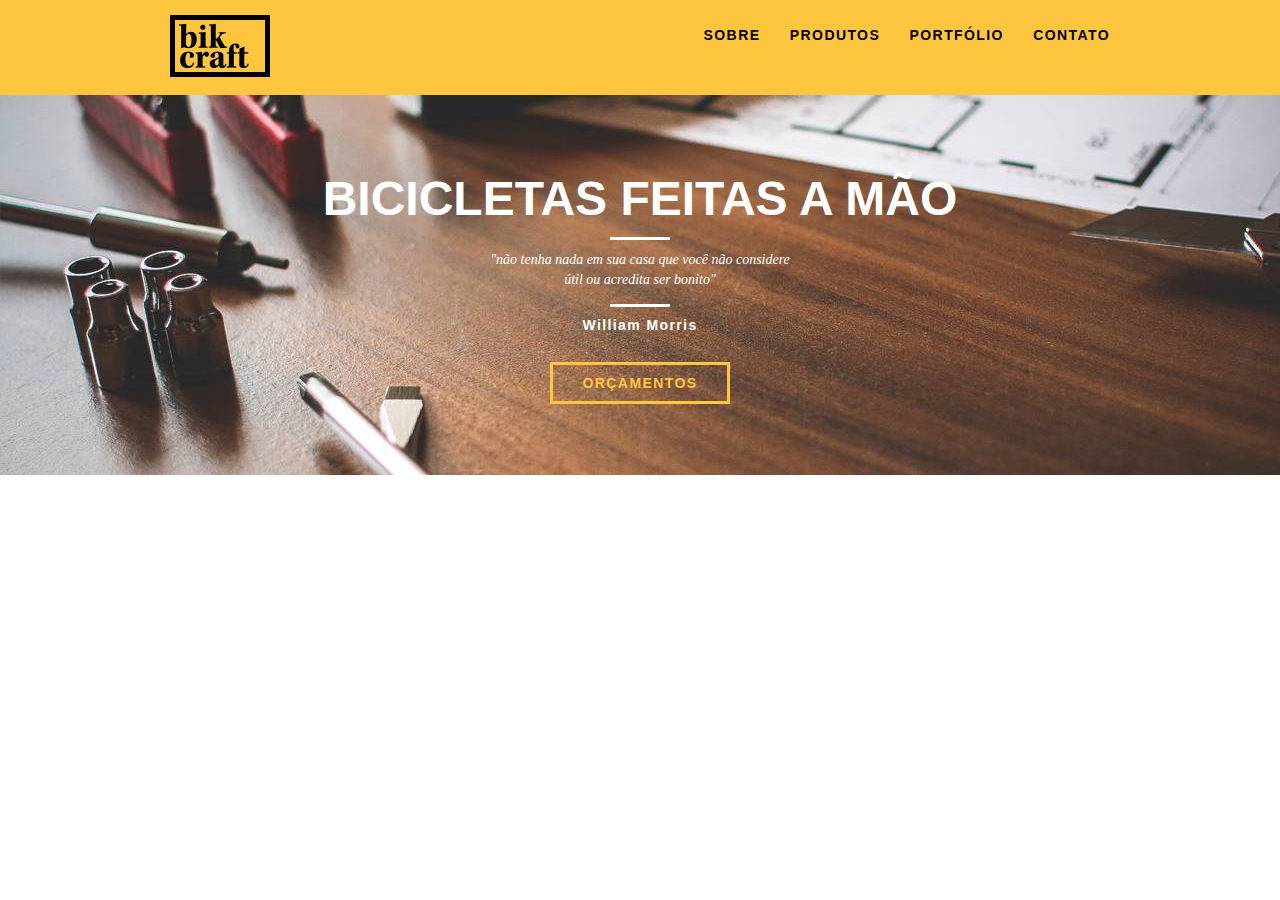
==== web/index.html @ cdb52ea2 "Introdução -  Home" ====
<!DOCTYPE html>
<html lang="pt-br">
<head>
	<meta charset="utf-8">
	<title>Bikcraft</title>
	<link rel="stylesheet" type="text/css" href="css/normalize.css">	<link rel="stylesheet" type="text/css" href="css/reset.css">
	<link rel="stylesheet" type="text/css" href="css/grid.css">
	<link rel="stylesheet" type="text/css" href="css/style.css">
</head>
<body>
	<!-- Início do cabeçalho -->
	<header class="header">
		<div class="container">
			<a class="grid-4" href="index.html">
				<img src="img/bikcraft.png" alt="Bikcraft">
			</a>
			<nav class="grid-12 header_menu">
				<ul>
					<li><a href="sobre.html">Sobre</a></li>
					<li><a href="produtos.html">Produtos</a></li>
					<li><a href="portfolio.html">Portfólio</a></li>
					<li><a href="contato.html">Contato</a></li>
				</ul>
			</nav>
		</div>
	</header>
	<!-- Fim do cabeçalho -->
	<!-- Inicio da introdução -->
	<section class="introducao">
		<div class="container">
			<h1>Bicicletas  Feitas a Mão</h1>
			<blockquote class="quote-externo">
				<p>"não tenha nada em sua casa que você não considere útil ou acredita ser bonito"</p>
				<cite>William Morris</cite>
			</blockquote>
			<a href="produtos.html" class="btn">Orçamentos</a>
		</div>
		
	</section>
	
</body>
</html>
---- web/css/grid.css ----
*, *:before, *:after {
  -webkit-box-sizing: border-box; 
  -moz-box-sizing: border-box; 
  box-sizing: border-box;
}

.container {
	width: 960px;
	margin: 0 auto;
	padding: 0px;
	position: relative;
}

.container:after, .container:before {
	content: " ";
	display: table;
}

.container:after {
	clear: both;
}

.grid-1, .grid-2, .grid-3, .grid-4, .grid-5, .grid-6, .grid-7, .grid-8, .grid-9, .grid-10, .grid-11, .grid-12, .grid-13, .grid-14, .grid-15, .grid-16, .grid-1-3 {
	float: left;
	margin-left: 10px;
	margin-right: 10px;
}

.grid-1 	{width: 40px;}
.grid-2 	{width: 100px;}
.grid-3 	{width: 160px;}
.grid-4 	{width: 220px;}
.grid-5 	{width: 280px;}
.grid-6 	{width: 340px;}
.grid-7 	{width: 400px;}
.grid-8 	{width: 460px;}
.grid-9 	{width: 520px;}
.grid-10 	{width: 580px;}
.grid-11 	{width: 640px;}
.grid-12 	{width: 700px;}
.grid-13 	{width: 760px;}
.grid-14 	{width: 820px;}
.grid-15 	{width: 880px;}
.grid-16 	{width: 940px;}
.grid-1-3	{width: 300px;}

@media only screen and (min-width: 768px) and (max-width: 959px) {

.container {
	width: 768px;
}

.grid-1		{width: 28px;}
.grid-2		{width: 76px;}
.grid-3		{width: 124px;}
.grid-4		{width: 172px;}
.grid-5		{width: 220px;}
.grid-6		{width: 268px;}
.grid-7		{width: 316px;}
.grid-8		{width: 364px;}
.grid-9		{width: 412px;}
.grid-10	{width: 460px;}
.grid-11	{width: 508px;}
.grid-12	{width: 556px;}
.grid-13	{width: 604px;}
.grid-14	{width: 652px;}
.grid-15	{width: 700px;}
.grid-16	{width: 748px;}
.grid-1-3	{width: 236px;}

}

@media only screen and (max-width: 767px) {
.container {
	width: 300px;
}

.grid-1, .grid-2, .grid-3, .grid-4, .grid-5, .grid-6, .grid-7, .grid-8, .grid-9, .grid-10, .grid-11, .grid-12, .grid-13, .grid-14, .grid-15, .grid-16, .grid-1-3 {
	width: 300px;
	margin: 0 0 20px 0;
	float: none;
}

}
---- web/css/style.css ----
/************ Estilos Gerais ************/
body {
	font-family: Arial, Helvetica, sans-serif;
}

p {
	font-family: Georgia, "Times New Roman", serif;
	font-size: 14px;
	line-height: 20px;
}

.btn {
	border: 3px solid #fec63e;
	padding: 10px 30px;
	color: #fec63e;
	font-size: 14px;
	line-height: 20px;
	text-transform: uppercase;
	letter-spacing: .1em;
	font-weight: bold;

}

.btn:hover {
	border-color: #fff;
	color: #fff;
}

/************ Header ************/
.header {
	position: fixed;
	top: 0;
	width: 100%;
	background: #fec63e; /* Amarelo */
	padding: 15px 0;
}

.header_menu {
	text-align: right;
}
.header_menu ul li {
	display: inline-block;
	margin-left: 25px;
	margin-top: 10px;
}

.header_menu ul li a {
	color: #000;
	font-weight: bold;
	text-transform: uppercase;
	letter-spacing: .1em;
	font-size: 14px;
	line-height: 20px;
	padding: 15px 0;
}

.header_menu ul li a:hover {
	color: #fff;
}


/************ Introdução ************/ 

.introducao {
	width: 100%;
	height: 380px;
	background: url("../img/bg.jpg");
	background-size: cover;
	margin-top: 95px;
	text-align: center;
	padding-top: 80px;
}

.introducao h1 {
	font-size: 48px;
	color: #fff;
	font-weight: bold;
	text-transform: uppercase;
}

.quote-externo {
	max-width: 320px;
	margin: 0 auto;
	margin-bottom: 40px;
	color: #fff;
}

.quote-externo p {
	font-style: italic;
}

.quote-externo p:before, .quote-externo p:after {
	content: "";
	display: block;
	width: 60px;
	height: 3px;
	background: #fff;
	margin: 14px auto 10px auto;
}

.quote-externo cite {
	font-style: normal;
	font-weight: bold;
	font-size: 14px;
	letter-spacing: .1em;
}
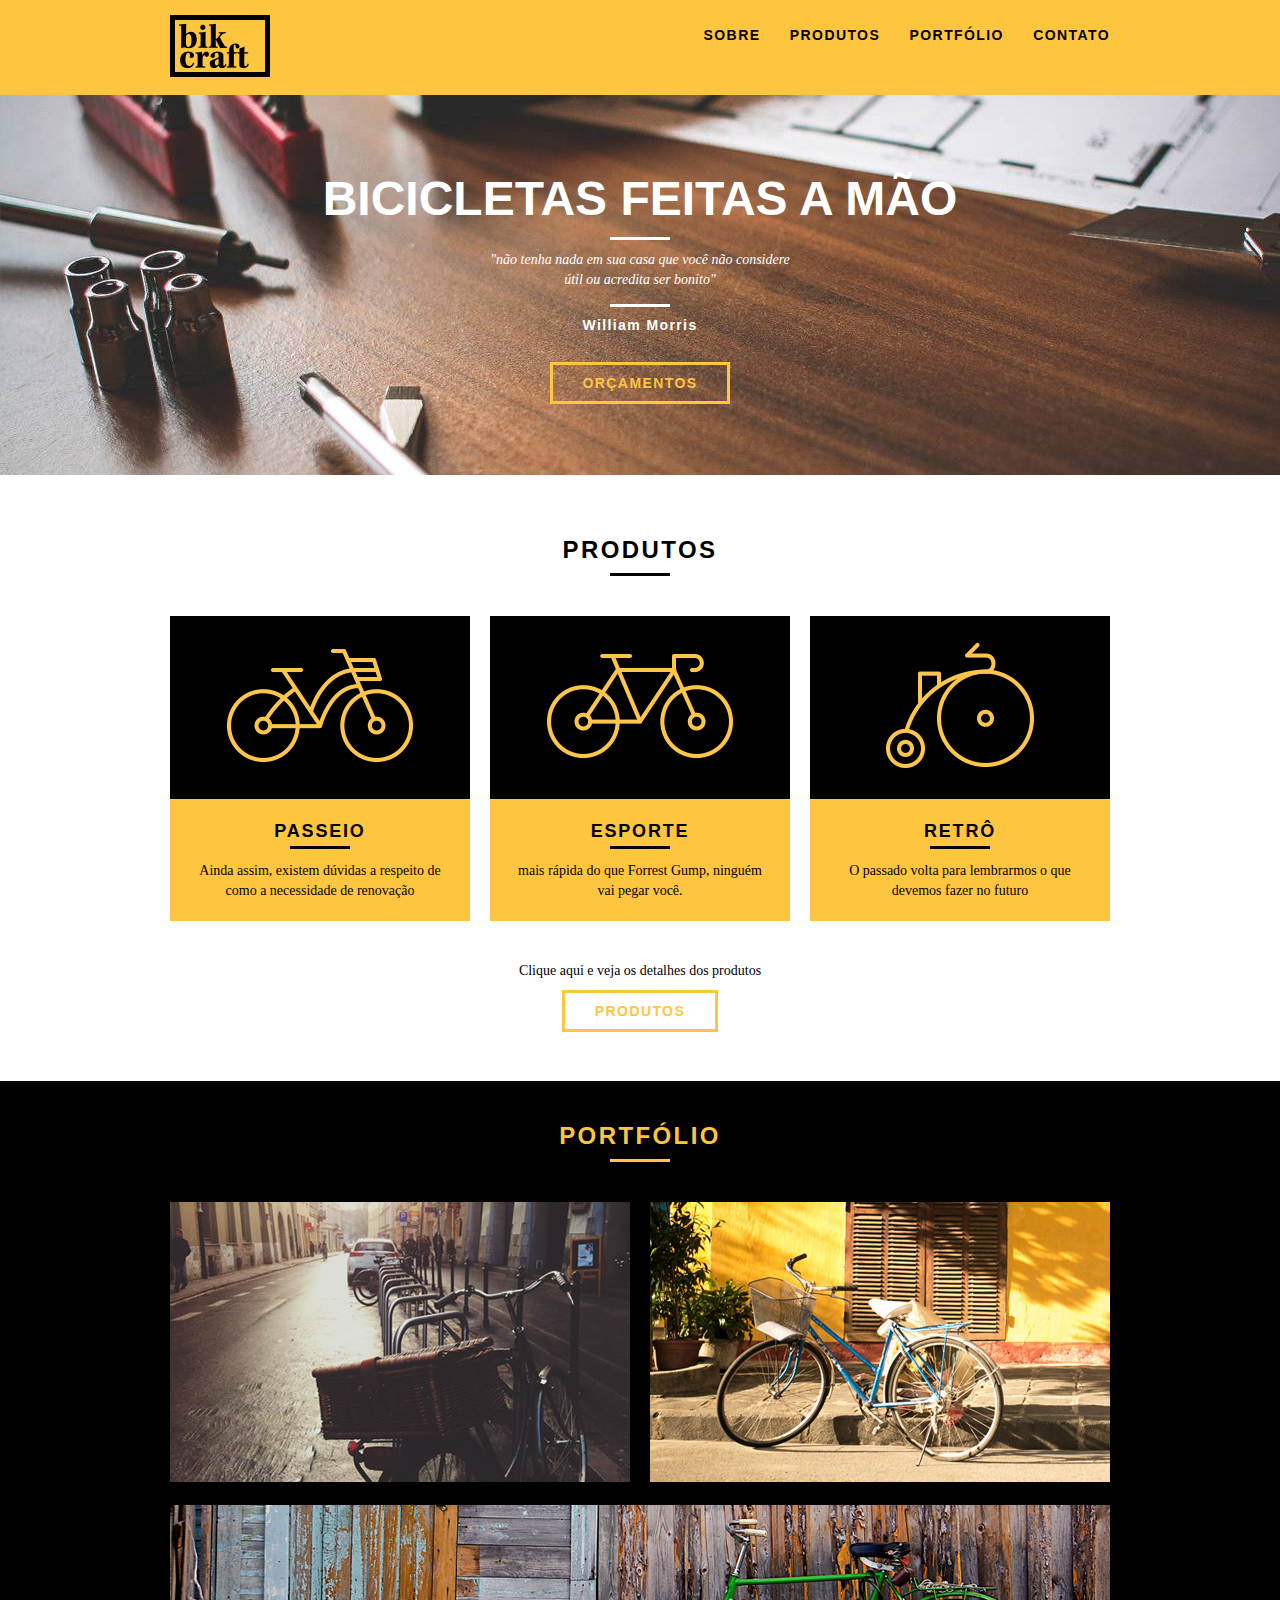
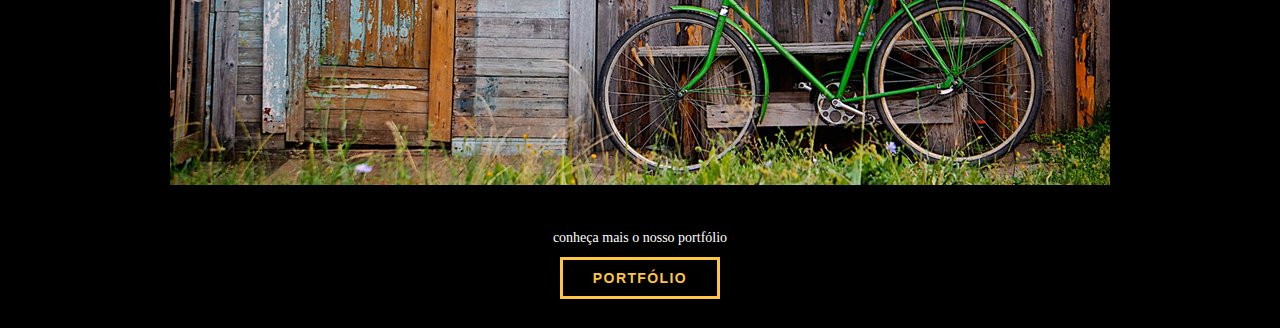
==== commit a7f075c1: "Home - Portfolio + paginas para a navergação" ====
--- a/web/index.html
+++ b/web/index.html
@@ -34,9 +34,60 @@
 				<cite>William Morris</cite>
 			</blockquote>
 			<a href="produtos.html" class="btn">Orçamentos</a>
+		</div>		
+	</section>
+	<!-- Fim da introdução -->
+	<!-- Inicio da Seção de produtos -->
+	<section class="produtos container">
+		<h2 class="subtitulo">Produtos</h2>
+		<ul class="produtos_lista">
+			
+			<li class="grid-1-3">
+				<div class="produtos_icone">
+					<img src="img/produtos/passeio.png" alt="Bikcraft passeio">
+				</div>
+				<h3>Passeio</h3>
+				<p>Ainda assim, existem dúvidas a respeito de como a necessidade de renovação</p>
+			</li>
+
+			<li class="grid-1-3">
+				<div class="produtos_icone">
+					<img src="img/produtos/esporte.png" alt="Bikcraft esporte">
+				</div>
+				<h3>esporte</h3>
+				<p>mais rápida do que Forrest Gump, ninguém vai pegar você.</p>
+			</li>
+
+			<li class="grid-1-3">
+				<div class="produtos_icone">
+					<img src="img/produtos/retro.png" alt="Bikcraft retro">
+				</div>
+				<h3>retrô</h3>
+				<p>O passado volta para lembrarmos o que devemos fazer no futuro</p>
+			</li>
+		</ul>
+
+		<div class="call-to-action">
+			<p>Clique aqui e veja os detalhes dos produtos</p>
+			<a href="produtos.html" class="btn btn-preto">Produtos</a>			
 		</div>
-		
 	</section>
-	
+	<!-- Fim da Seção de produtos -->
+	<!-- Inicio da seção de portfólio -->
+
+	<section class="portfolio">
+		<div class="container">
+			<h2 class="subtitulo"> Portfólio</h2>
+			<ul class="portfolio_lista">
+				<li class="grid-8"><img src="img/portfolio/retro.jpg" alt="Bicicleta retro"></li>
+				<li class="grid-8"><img src="img/portfolio/passeio.jpg" alt="Bicicleta passeio"></li>
+				<li class="grid-16"><img src="img/portfolio/esporte.jpg" alt="Bicicleta esporte"></li>
+			</ul>
+			<div class="call-to-action">
+				<p>conheça mais o nosso portfólio</p>
+				<a href="portfolio.html" class="btn">Portfólio</a>
+			</div>
+		</div>
+	</section> 
 </body>
 </html>--- a/web/css/style.css
+++ b/web/css/style.css
@@ -24,6 +24,31 @@
 .btn:hover {
 	border-color: #fff;
 	color: #fff;
+}
+
+.btn-preto:hover {
+	color: #000;
+	border-color: #000;
+}
+
+.subtitulo {
+	font-weight: bold;
+	font-size: 24px;
+	line-height: 30px;
+	letter-spacing: .1em;
+	color: #000;
+	text-transform: uppercase;
+	text-align: center;
+	margin-bottom: 40px;
+}
+
+.subtitulo:after {
+	content: "";
+	display: block;
+	width: 60px;
+	height: 3px;
+	background: #000;
+	margin: 8px auto 10px auto;
 }
 
 /************ Header ************/
@@ -33,6 +58,7 @@
 	width: 100%;
 	background: #fec63e; /* Amarelo */
 	padding: 15px 0;
+	z-index: 10;
 }
 
 .header_menu {
@@ -105,3 +131,75 @@
 	letter-spacing: .1em;
 }
 
+/************ Produtos ************/
+
+.produtos {
+	padding: 60px 0;
+}
+
+.produtos_lista li {
+	background: #fec63e;
+	text-align: center;
+}
+
+.produtos_lista li h3 {
+	font-weight: bold;
+	font-size: 18px;
+	text-transform: uppercase;
+	line-height: 25px;
+	letter-spacing: .1em;
+	margin-top: 20px;
+}
+
+.produtos_lista li h3:after {
+	content: "";
+	display: block;
+	width: 60px;
+	height: 3px;
+	background: #000;
+	margin: 2px auto;
+}
+
+.produtos_lista li p {
+	padding: 10px 20px 20px 20px;
+}
+
+.produtos_icone {
+	background: #000;
+	padding: 20px;
+}
+
+.call-to-action {
+	padding-top: 40px;
+	text-align: center;
+	clear: both;
+
+}
+
+.call-to-action p {
+	margin-bottom: 20px;
+}
+
+/************ Portfólio ************/
+
+.portfolio {
+	width: 100%;
+	background: #000;
+	padding: 40px 0;
+}
+
+.portfolio .subtitulo {
+	color: #fec63e;
+}
+.portfolio .subtitulo:after {
+	background: #fec63e;
+}
+
+.portfolio_lista li:last-child {
+	margin-top: 20px;
+
+}
+
+.portfolio .call-to-action p {
+	color: #fff;
+}
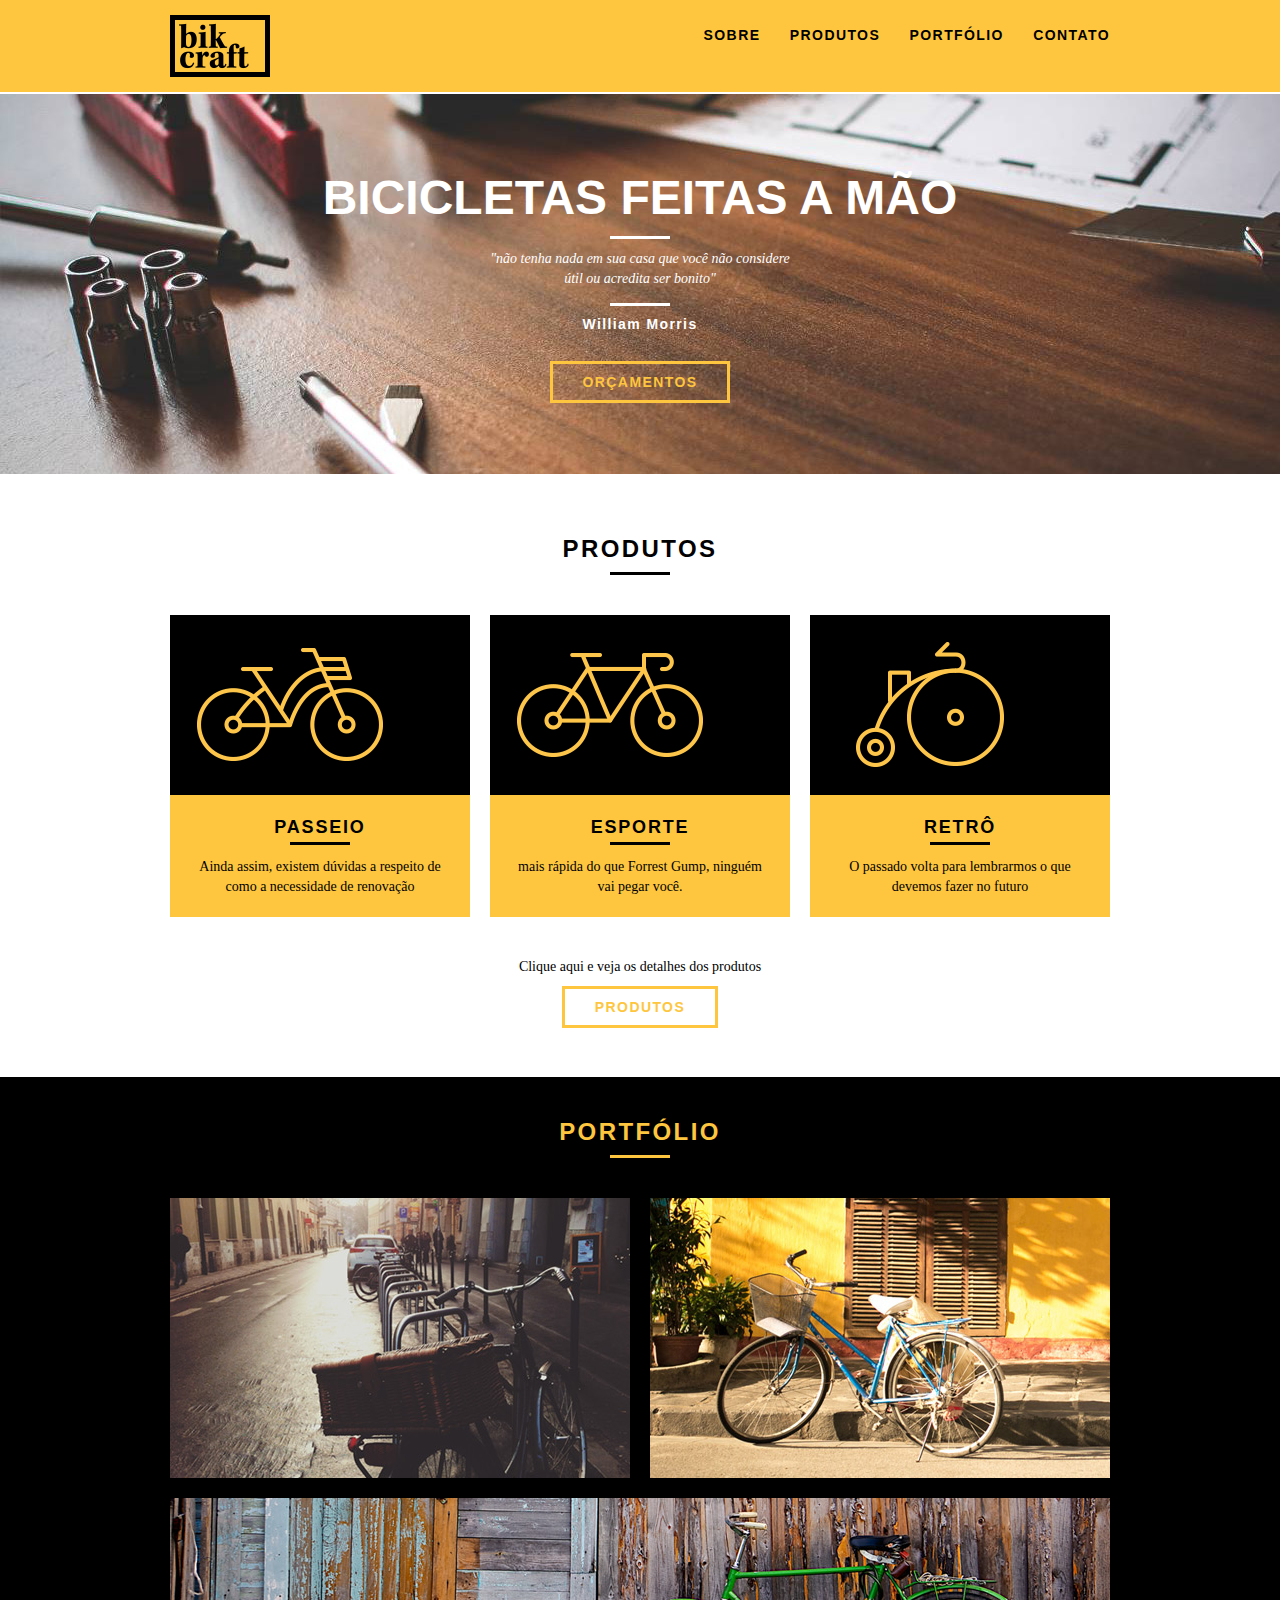
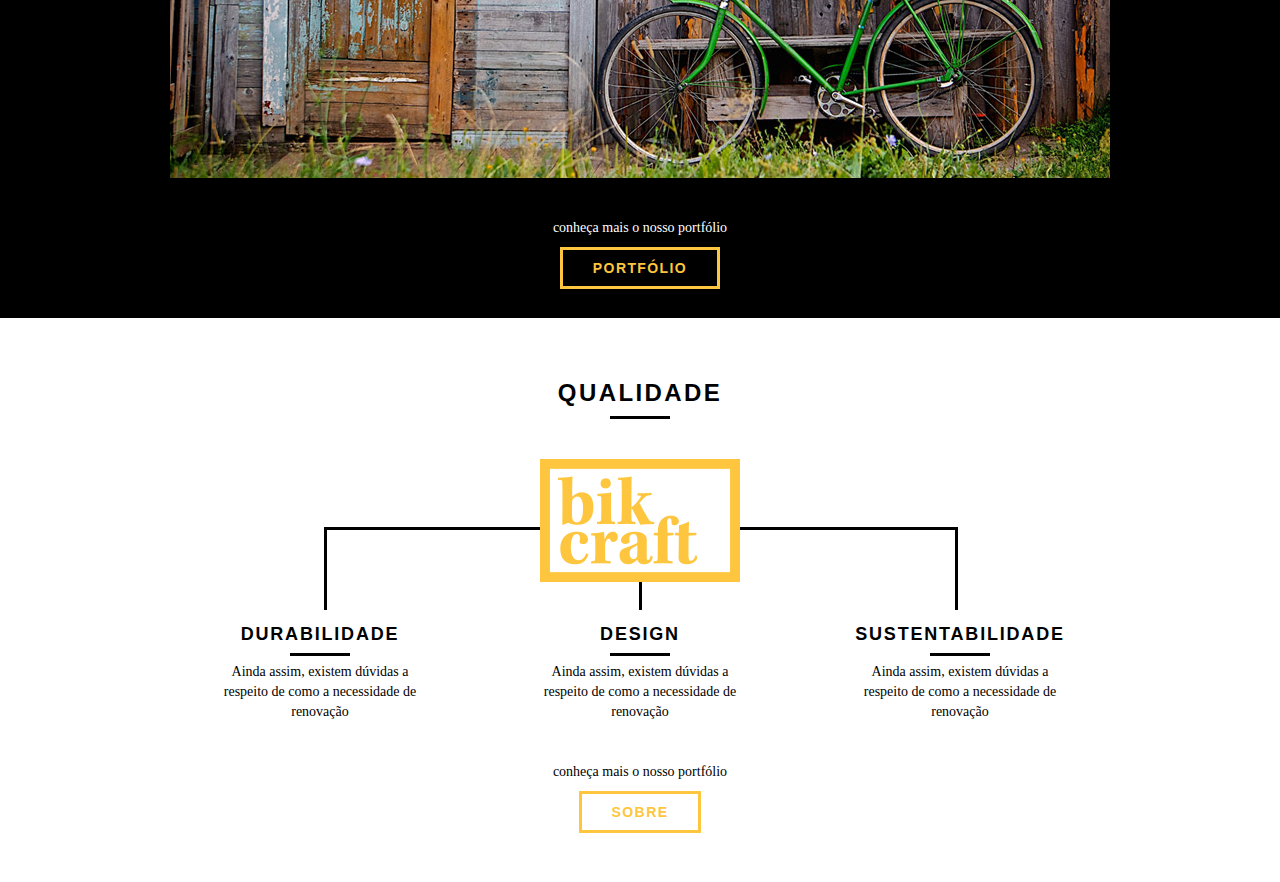
==== commit cc8c254b: "Home - Qualidade" ====
--- a/web/index.html
+++ b/web/index.html
@@ -89,5 +89,32 @@
 			</div>
 		</div>
 	</section> 
+	<!-- Fim da seção de portfólio -->
+	<!-- Inicio da seção de qualidade -->
+	<section class="qualidade container">
+		<h2 class="subtitulo">Qualidade</h2>
+		<img src="img/bikcraft-qualidade.png" alt="bikcraft">
+		<ul class="qualidade_lista">
+			<li class="grid-1-3">
+				<h3>Durabilidade</h3>
+				<p>Ainda assim, existem dúvidas a respeito de como a necessidade de renovação</p>
+			</li>
+			<li class="grid-1-3">
+				<h3>Design</h3>
+				<p>Ainda assim, existem dúvidas a respeito de como a necessidade de renovação</p>
+			</li>
+			<li class="grid-1-3">
+				<h3>Sustentabilidade</h3>
+				<p>Ainda assim, existem dúvidas a respeito de como a necessidade de renovação</p>
+			</li>
+		</ul>
+		<div class="call-to-action">
+				<p>conheça mais o nosso portfólio</p>
+				<a href="sobre.html" class="btn btn-preto">Sobre</a>
+		</div>
+		
+	</section>
+
+
 </body>
 </html>--- a/web/css/style.css
+++ b/web/css/style.css
@@ -7,6 +7,10 @@
 	font-family: Georgia, "Times New Roman", serif;
 	font-size: 14px;
 	line-height: 20px;
+}
+
+img{
+	display: block;
 }
 
 .btn {
@@ -92,7 +96,7 @@
 	height: 380px;
 	background: url("../img/bg.jpg");
 	background-size: cover;
-	margin-top: 95px;
+	margin-top: 94px;
 	text-align: center;
 	padding-top: 80px;
 }
@@ -203,3 +207,52 @@
 .portfolio .call-to-action p {
 	color: #fff;
 }
+
+/************ Qualidade ************/
+
+.qualidade {
+	padding: 60px 0;
+}
+
+.qualidade:after{
+	content: "";
+	width: 634px;
+	height: 83px;
+	display: block;
+	background: url("../img/linhas.png") no-repeat center;
+	position: absolute;
+	top: 209px;
+	right: 162px;
+	z-index: -1;
+}
+
+.qualidade img {
+	margin: 0 auto;
+}
+
+.qualidade_lista {
+	padding-top: 20px;
+}
+
+.qualidade_lista li {
+	text-align: center;
+	padding: 0  40px;
+}
+
+.qualidade_lista li h3 {
+	font-weight: bold;
+	font-size: 18px;
+	text-transform: uppercase;
+	line-height: 25px;
+	letter-spacing: .1em;
+	margin-top: 20px;
+}
+
+.qualidade_lista li h3:after {
+	content: "";
+	display: block;
+	width: 60px;
+	height: 3px;
+	background: #000;
+	margin: 6px auto;
+}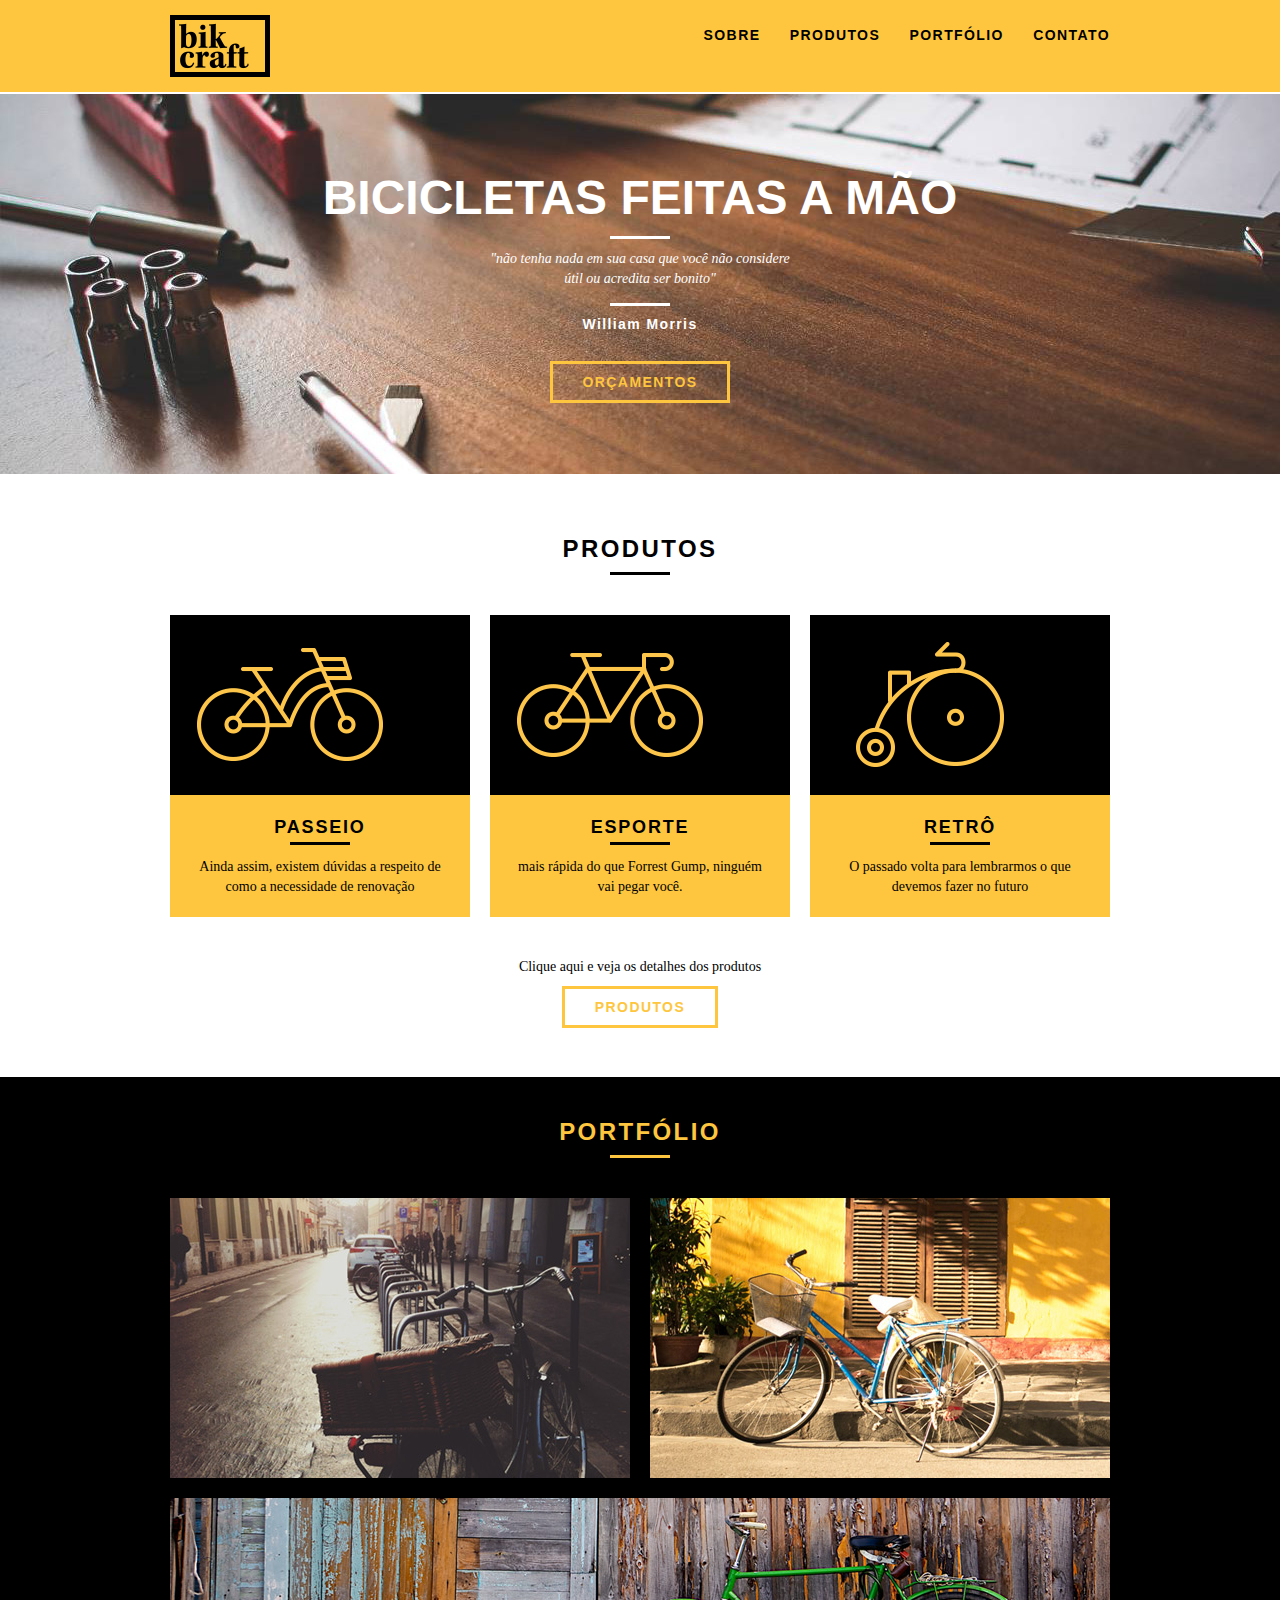
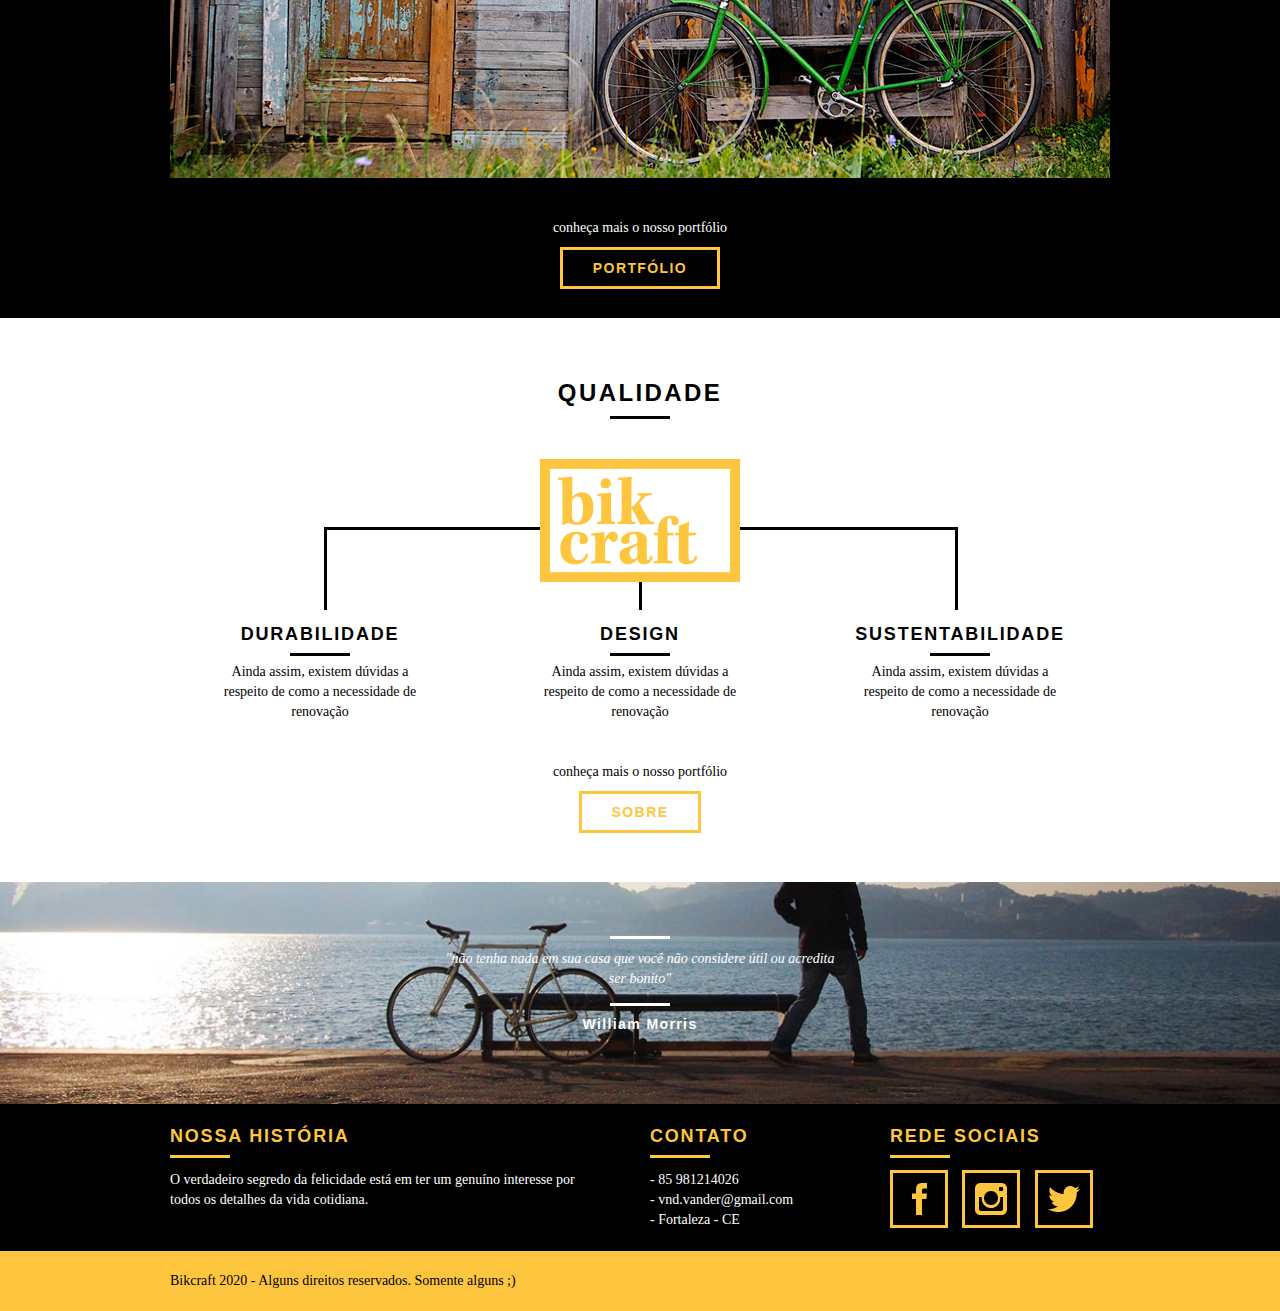
==== commit 8949dcb0: "Footer" ====
--- a/web/index.html
+++ b/web/index.html
@@ -111,9 +111,53 @@
 		<div class="call-to-action">
 				<p>conheça mais o nosso portfólio</p>
 				<a href="sobre.html" class="btn btn-preto">Sobre</a>
+		</div>	
+	</section>
+	<!-- Fim da seção de qualidade -->
+	<!-- Inicio da quebra -->
+	<section class="quebra">
+		<blockquote class="quote-externo container">
+			<p>"não tenha nada em sua casa que você não considere 	útil ou acredita ser bonito"</p>
+			<cite>William Morris</cite>
+		</blockquote>
+	</section>
+	<!-- Fim da quebra -->
+	<!-- Inicio do Footer -->
+	<footer>
+		<div class="footer">
+			<div class="container">
+			<!-- Footer preto informações -->
+				<div class="grid-8 footer_historia">
+					<h3>Nossa história</h3>
+					<p>O verdadeiro segredo da felicidade está em ter um genuíno interesse por todos os detalhes da vida cotidiana.</p>
+				</div>
+
+				<div class="grid-4 footer_contato">
+					<h3>Contato</h3>
+					<ul>
+						<li>- 85 981214026</li>
+						<li>- vnd.vander@gmail.com</li>
+						<li>- Fortaleza - CE</li>
+					</ul>
+				</div>
+				<div class="grid-4 footer_sociais">
+					<h3>Rede sociais</h3>
+					<ul>
+						<li><a href="https://www.facebook.com/vander.wander" target="_blank"><img src="img/redes-sociais/facebook.png"></a></li>
+						<li><a href="https://www.instagram.com/vander_1/" target="_blank"><img src="img/redes-sociais/instagram.png"></a></li>
+						<li><a href="https://twitter.com/vvander_" target="_blank"><img src="img/redes-sociais/twitter.png"></a></li>
+					</ul>
+				</div>
+			<!-- fim das informações do footer preto -->
+			</div>
 		</div>
-		
-	</section>
+
+		<div class="copy">
+			<div class="container">
+				<p class="grid-16">Bikcraft 2020 - Alguns direitos reservados. Somente alguns ;)</p>	
+			</div>	
+		</div>
+	</footer>
 
 
 </body>
--- a/web/css/style.css
+++ b/web/css/style.css
@@ -255,4 +255,78 @@
 	height: 3px;
 	background: #000;
 	margin: 6px auto;
+}
+
+/************ Quebra ************/
+
+.quebra {
+	width: 100%;
+	height: 222px;
+	background: url("../img/bg-footer.jpg") no-repeat center;
+	background-size: cover;
+	text-align: center;
+	padding-top: 40px;
+}
+
+.quebra .quote-externo {
+	max-width: 400px;
+}
+
+/************ Footer ************/
+
+.footer {
+	width: 100%;
+	background: #000;
+	color: #fff;
+	padding: 20px 0;
+}
+
+.footer h3{
+	font-size: 18px;
+	line-height: 25px;
+	color: #fec63e;
+	text-transform: uppercase;
+	font-weight: bold;
+	letter-spacing: .1em;
+}
+
+.footer h3:after {
+	content: "";
+	display: block;
+	width: 60px;
+	height: 3px;
+	background: #fec63e ;
+	margin: 6px 0 12px 0;
+}
+
+.footer_historia {
+	padding-right: 40px;
+}
+
+.footer_contato ul li {
+	font-size: 14px;
+	line-height: 20px;
+	font-family:  Georgia, "Times New Roman", serif;
+}
+
+.footer_sociais ul li {
+	display: inline-block;
+	margin-right: 10px;
+}
+
+.footer_sociais ul li a {
+	border: 3px solid #fec63e;
+	display: block;
+	padding: 10px;
+
+}
+
+.footer_sociais ul li a:hover {
+	border-color: #fff;
+}
+
+.copy {
+	width: 100%;
+	background: #fec63e;
+	padding: 20px 0;
 }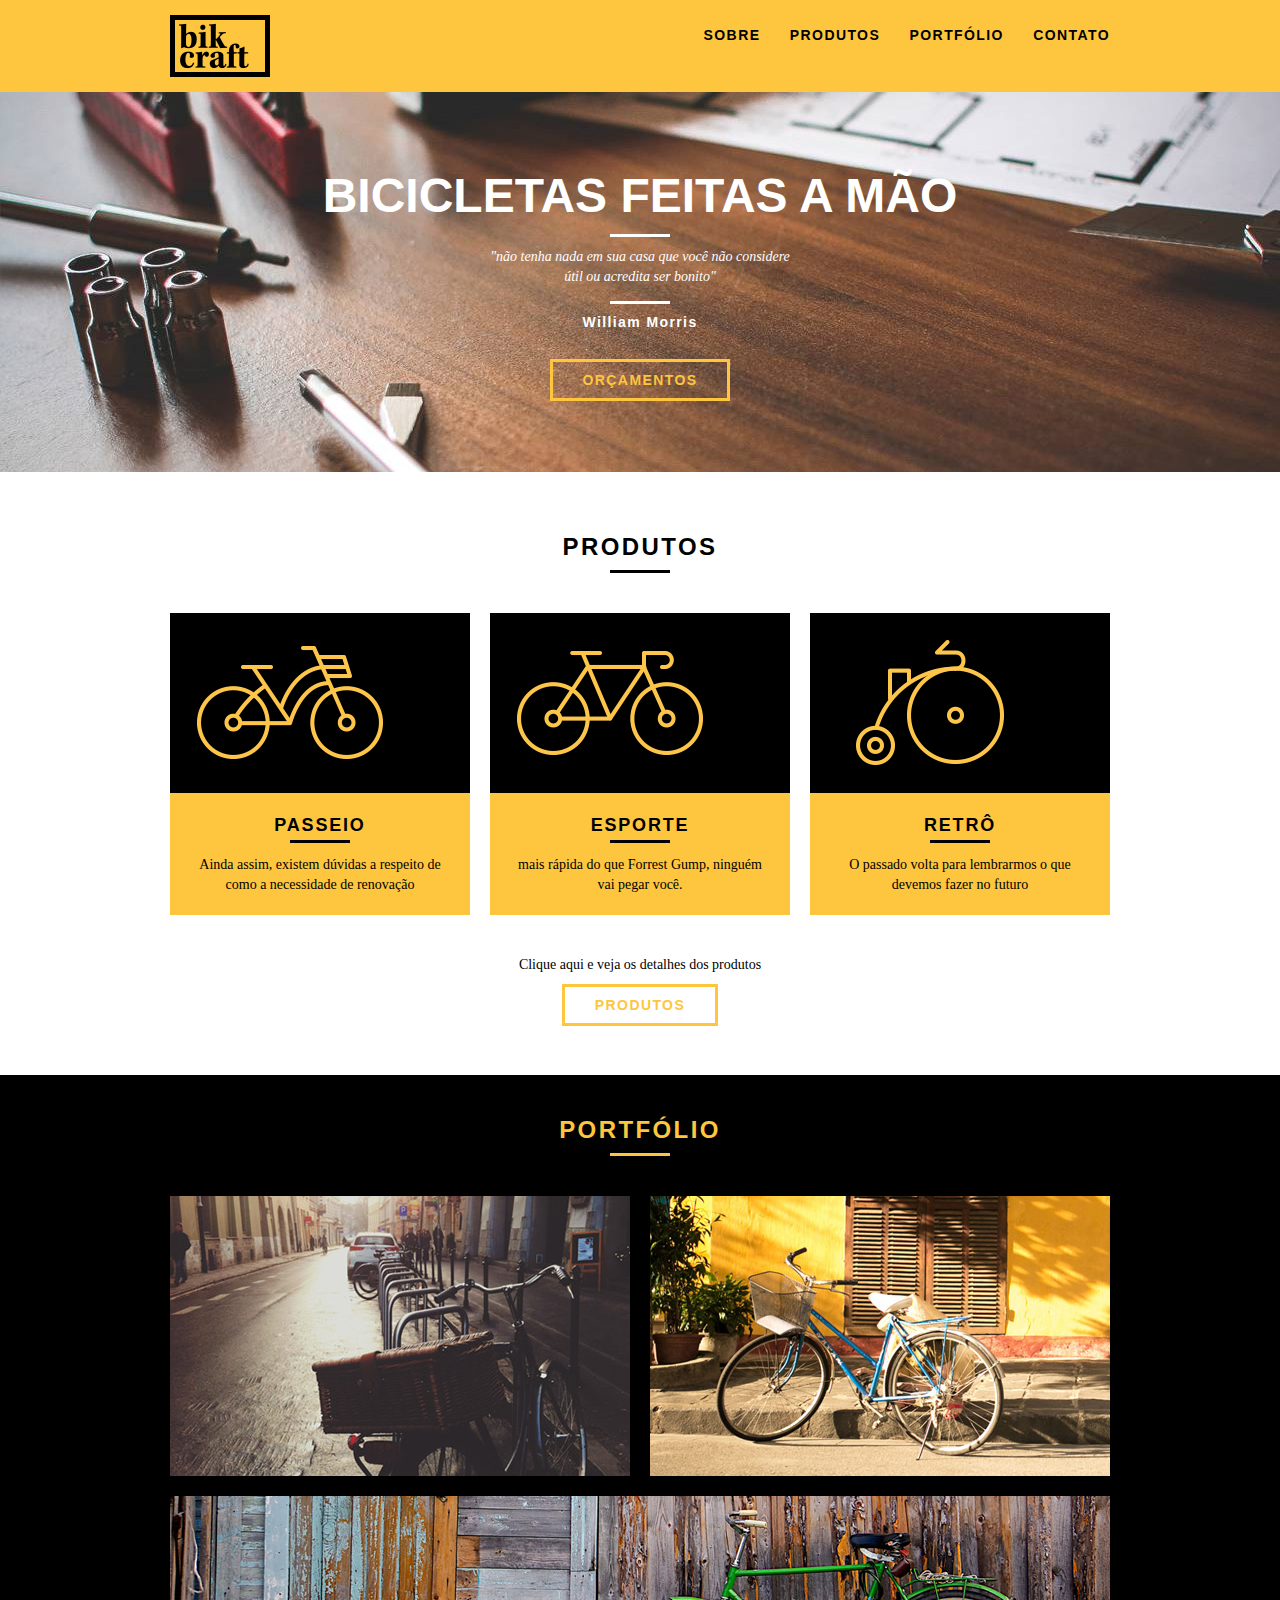
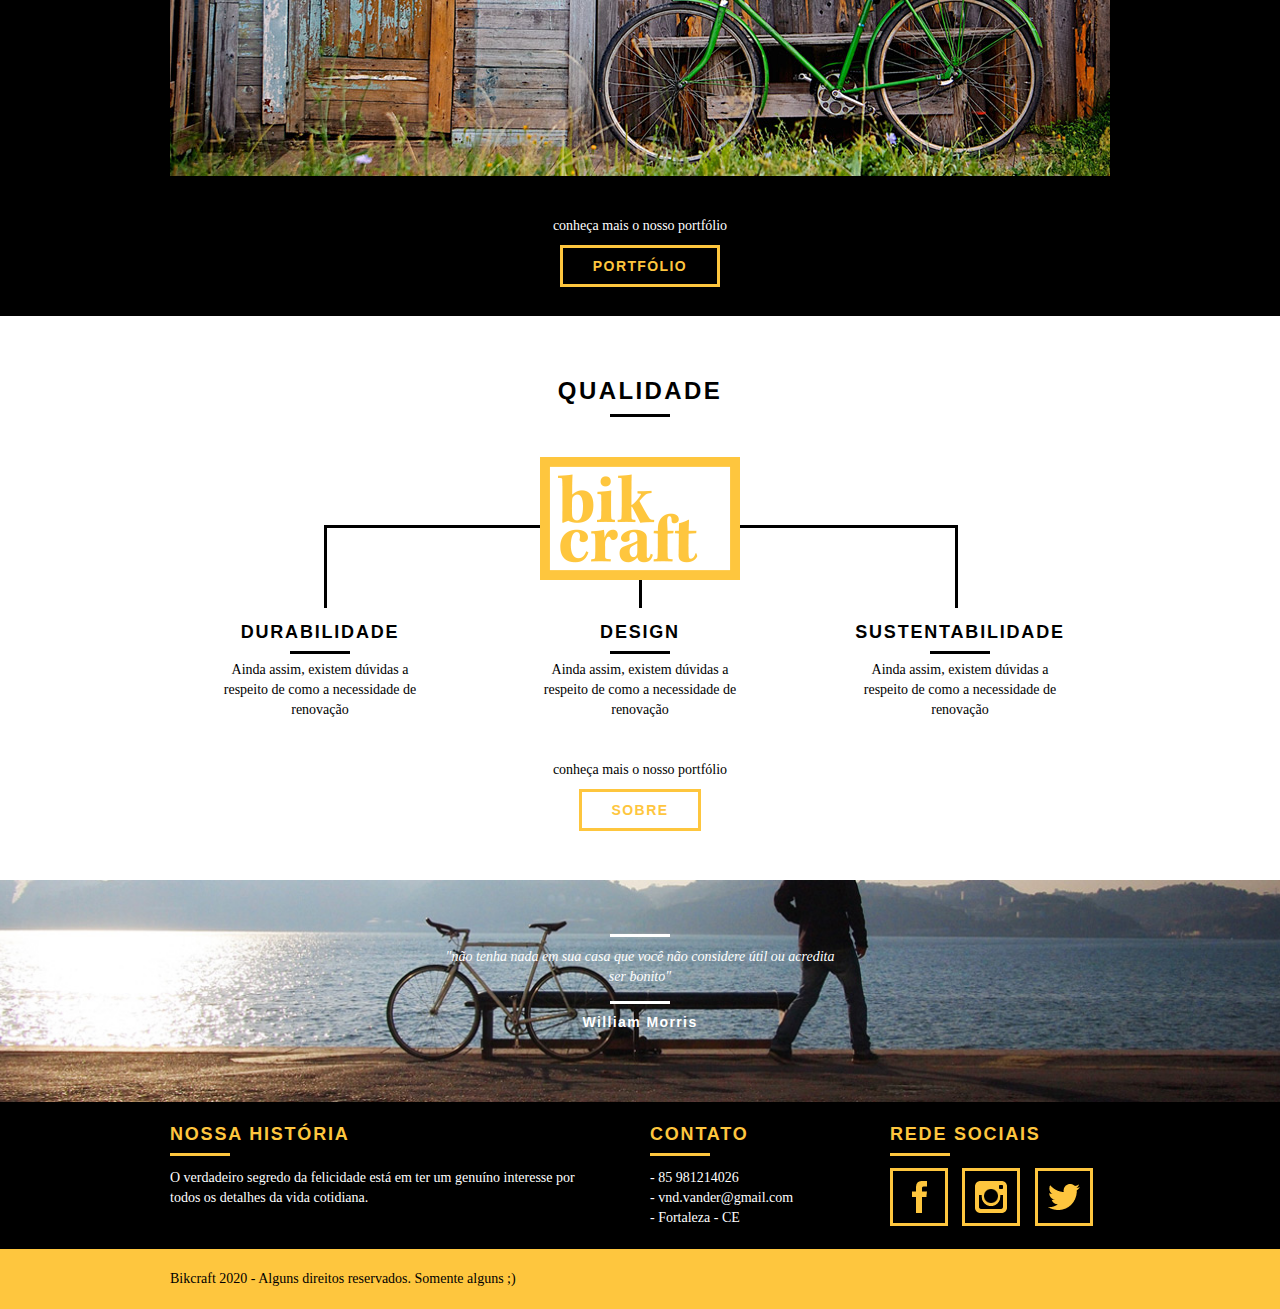
==== commit 4f2a4bf0: "Pagina de Sobre" ====
--- a/web/index.html
+++ b/web/index.html
@@ -151,14 +151,14 @@
 			<!-- fim das informações do footer preto -->
 			</div>
 		</div>
-
+		<!-- Copywriting-->
 		<div class="copy">
 			<div class="container">
 				<p class="grid-16">Bikcraft 2020 - Alguns direitos reservados. Somente alguns ;)</p>	
 			</div>	
 		</div>
 	</footer>
-
+	<!-- Fim do footer e do documento -->
 
 </body>
 </html>--- a/web/css/style.css
+++ b/web/css/style.css
@@ -55,6 +55,26 @@
 	margin: 8px auto 10px auto;
 }
 
+.subtitulo-interno {
+	font-weight: bold;
+	font-size: 24px;
+	line-height: 30px;
+	letter-spacing: .1em;
+	color: #000;
+	text-transform: uppercase;
+	margin-bottom: 20px;
+}
+
+.subtitulo-interno:after {
+	content: "";
+	display: block;
+	width: 60px;
+	height: 3px;
+	background: #000;
+	margin: 8px 0;
+}
+
+
 /************ Header ************/
 .header {
 	position: fixed;
@@ -88,6 +108,10 @@
 	color: #fff;
 }
 
+.header_menu ul li a.menu_ativo {
+	color: #fff;
+}
+
 
 /************ Introdução ************/ 
 
@@ -96,7 +120,7 @@
 	height: 380px;
 	background: url("../img/bg.jpg");
 	background-size: cover;
-	margin-top: 94px;
+	margin-top: 92px;
 	text-align: center;
 	padding-top: 80px;
 }
@@ -133,6 +157,35 @@
 	font-weight: bold;
 	font-size: 14px;
 	letter-spacing: .1em;
+}
+
+
+/************ Introdução interna ************/
+
+.introducao-interna {
+	width: 100%;
+	margin-top: 92px;
+	height: 160px;
+	background-size: cover; 
+	text-align: center;
+	color: #fff;
+	padding-top: 30px;
+}
+
+
+.introducao-interna h1 {
+	font-size: 36px;
+	font-weight: bold;
+	text-transform: uppercase;
+}
+
+.introducao-interna h1:after {
+	content: "";
+	display: block;
+	width: 60px;
+	height: 3px;
+	background: #fff;
+	margin: 6px auto 10px auto;
 }
 
 /************ Produtos ************/
@@ -232,6 +285,7 @@
 
 .qualidade_lista {
 	padding-top: 20px;
+	overflow: auto; /*Clear fix*/
 }
 
 .qualidade_lista li {
@@ -329,4 +383,4 @@
 	width: 100%;
 	background: #fec63e;
 	padding: 20px 0;
-}+}
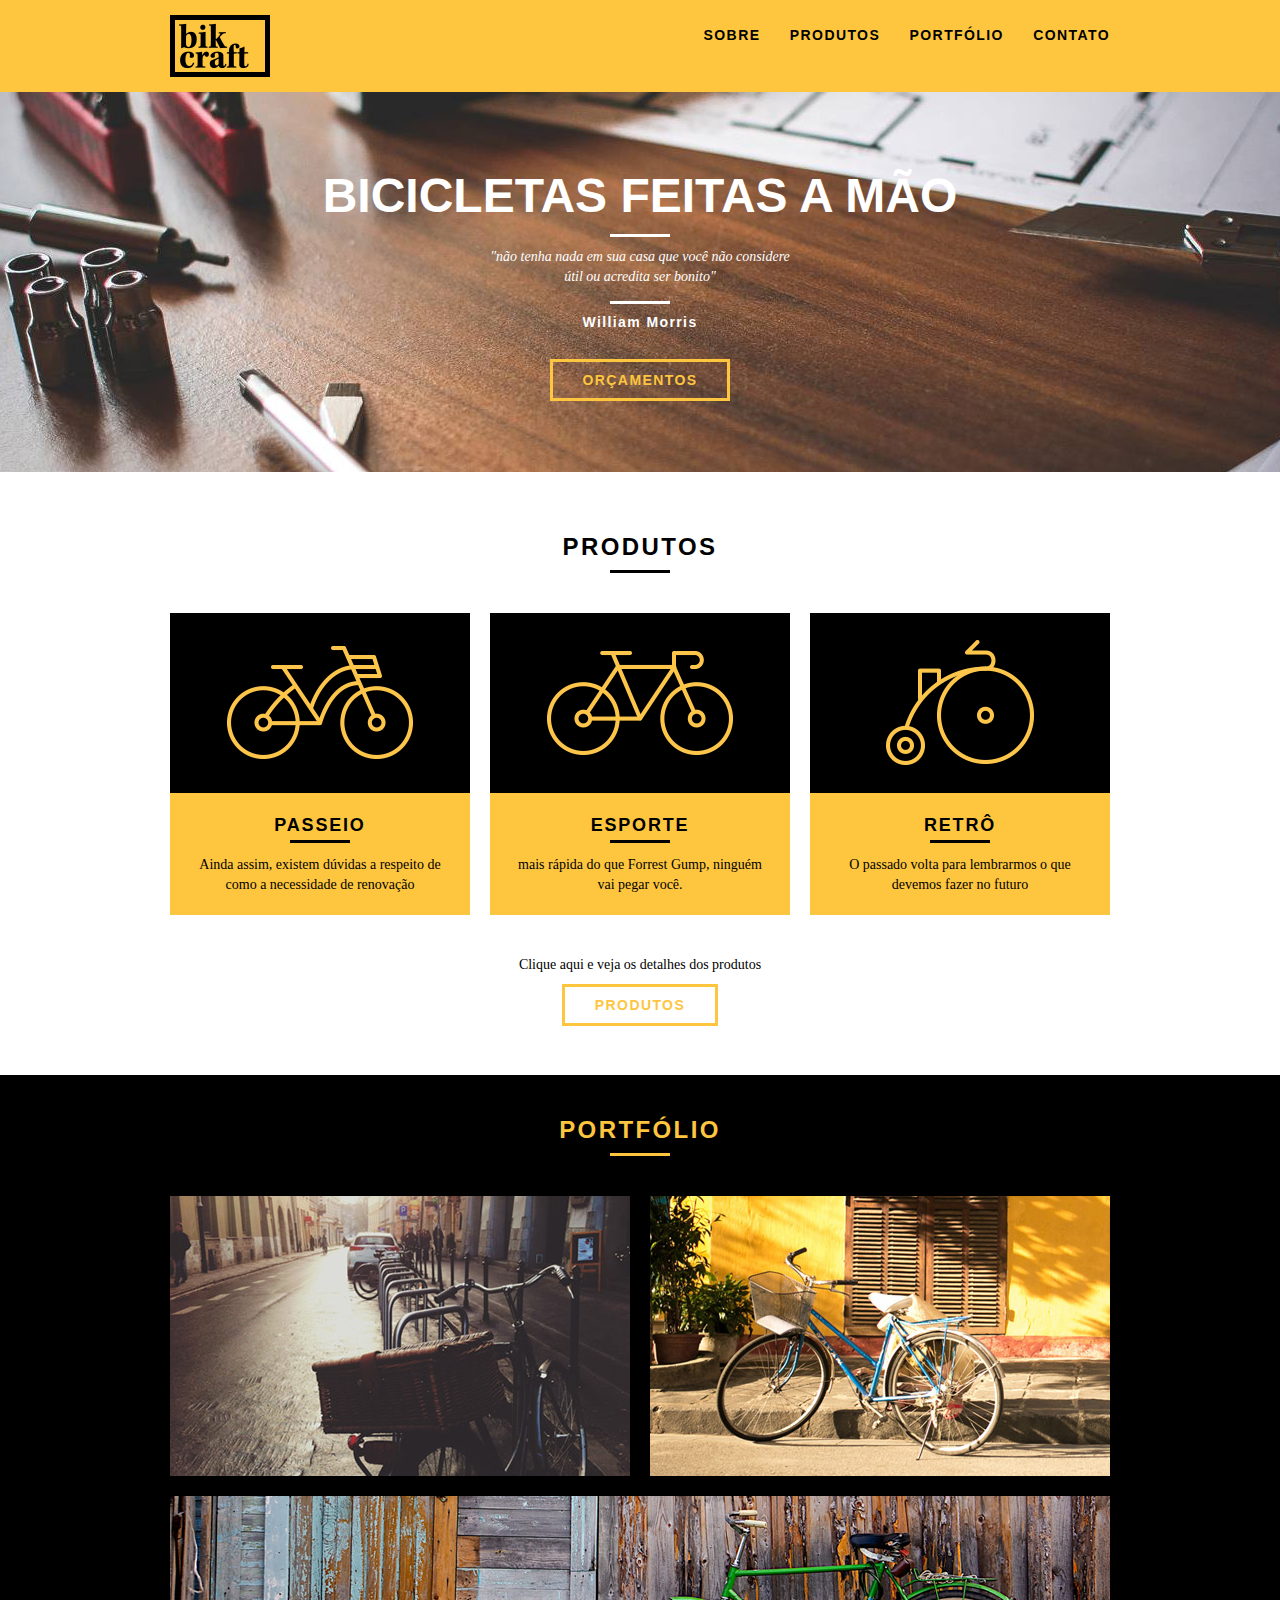
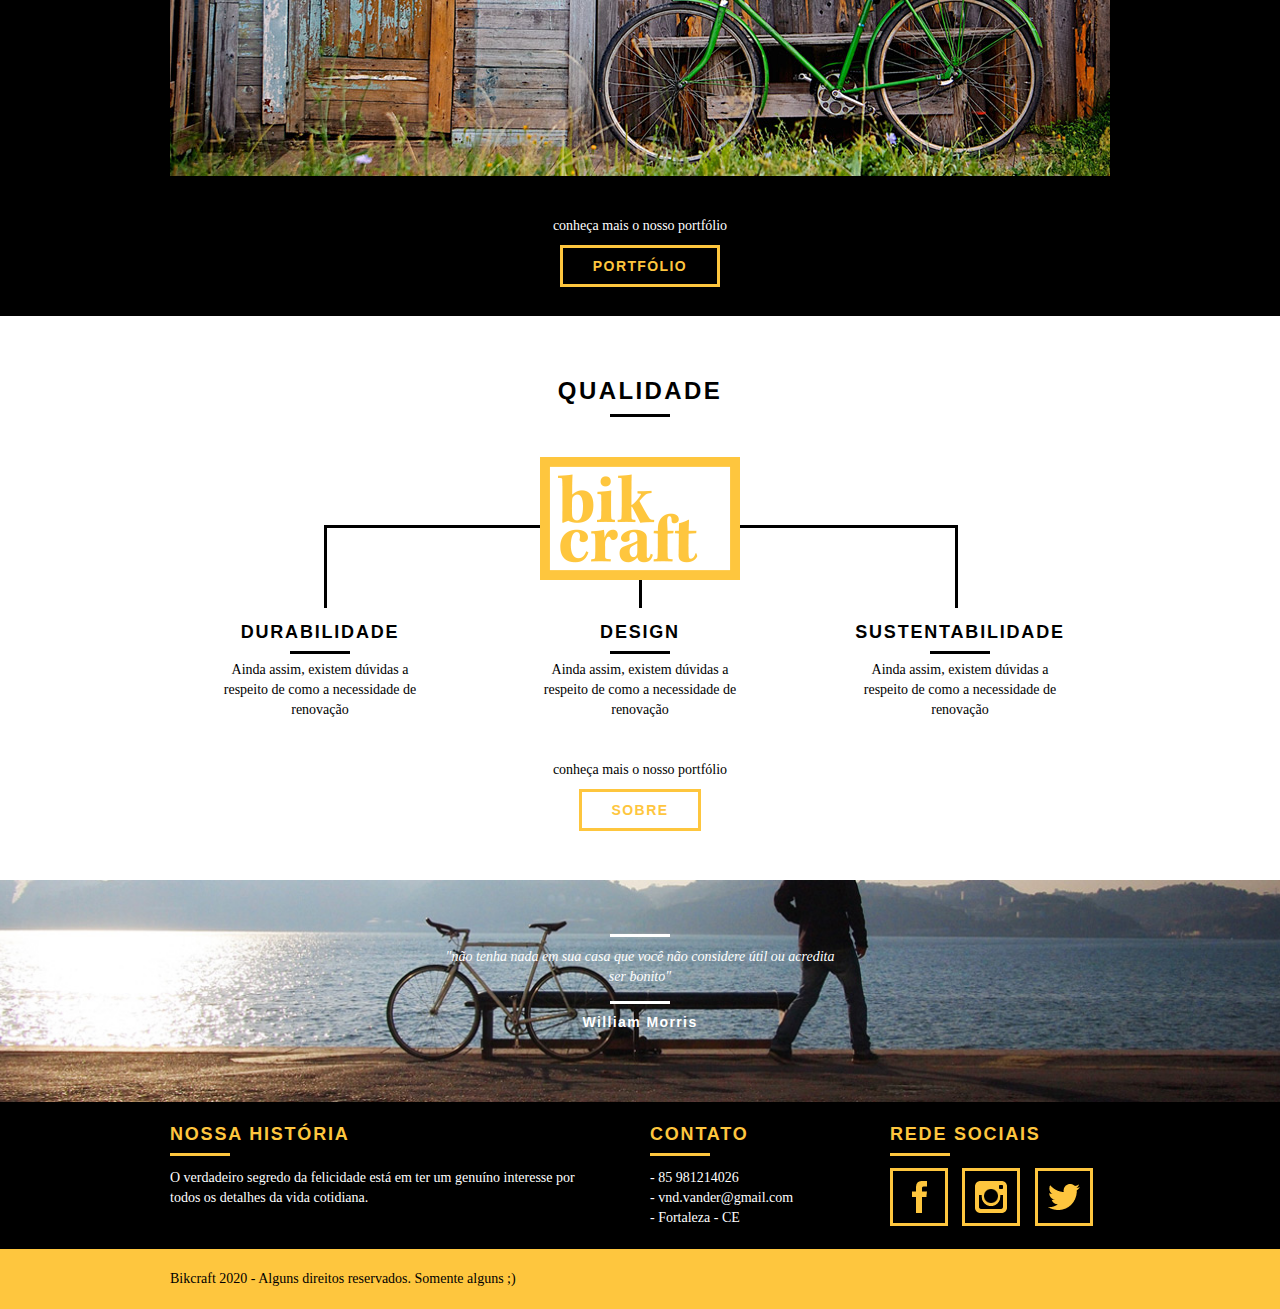
==== commit aeb99088: "Designer responsivo - Layout adaptavel com breakpoint para tablet e smarthphone" ====
--- a/web/index.html
+++ b/web/index.html
@@ -6,6 +6,7 @@
 	<link rel="stylesheet" type="text/css" href="css/normalize.css">	<link rel="stylesheet" type="text/css" href="css/reset.css">
 	<link rel="stylesheet" type="text/css" href="css/grid.css">
 	<link rel="stylesheet" type="text/css" href="css/style.css">
+	<link rel="stylesheet" type="text/css" href="css/responsivo.css">
 </head>
 <body>
 	<!-- Início do cabeçalho -->
--- a/web/css/style.css
+++ b/web/css/style.css
@@ -11,6 +11,7 @@
 
 img{
 	display: block;
+	max-width: 100%;
 }
 
 .btn {
@@ -118,7 +119,7 @@
 .introducao {
 	width: 100%;
 	height: 380px;
-	background: url("../img/bg.jpg");
+	background: url("../img/bg.jpg") no-repeat center;
 	background-size: cover;
 	margin-top: 92px;
 	text-align: center;
@@ -197,6 +198,11 @@
 .produtos_lista li {
 	background: #fec63e;
 	text-align: center;
+
+}
+
+.produtos_lista li img{
+	margin: 0 auto;
 }
 
 .produtos_lista li h3 {
--- a/web/css/responsivo.css
+++ b/web/css/responsivo.css
@@ -0,0 +1,168 @@
+/*Estilo para tablet*/
+@media only screen and (min-width: 768px) and (max-width: 959px){
+
+/* qualidade index */
+
+.qualidade:after{
+	right: 66px;
+}
+
+.qualidade_lista li {
+	padding: 0  10px;
+}
+
+
+/* footer */
+
+.footer_sociais ul li a {
+	border: 3px solid #fec63e;
+	display: block;
+	padding: 6px;
+}
+
+.footer_sociais ul li a img{
+	width: 26px;
+	height: 26px;
+
+}
+/*Produtos*/
+.produto_item h2{
+	top: -150px;
+	margin-bottom: -50px;
+}
+
+.produto_icone {
+	padding: 41px 0;
+}
+
+.produto_info p{
+	color: #fff;
+	padding: 20px 30px;
+	font-size: 14px;
+	line-height: 20px;
+	height: 122px;
+}
+
+.produto_info ul li{
+	width: 179px;
+	height: 49px;
+}
+
+}/*Colchete final para tablet*/
+
+/*Estilo para smartphone*/
+@media only screen and (max-width: 767px) {
+
+
+/*header*/
+.header {
+	position: relative;
+	padding-bottom: 0px;
+}
+
+.header img{
+	margin: 0 auto 20px auto;
+}
+
+.header_menu {
+	text-align: center;
+}
+
+.header_menu ul li {
+	margin: 5px;
+}
+
+.header_menu ul li a {
+	border: 4px solid #000;
+	width: 136px;
+	display: block;
+	float: left;
+}
+
+.header_menu ul li a:hover {
+	border-color: #fff;
+}
+.header_menu ul li a.menu_ativo {
+	border-color: #fff;
+}
+/*index Introdução*/
+
+.introducao {
+	margin-top: 0px;
+	padding-top: 40px;
+	background: url("../img/bg-mobile.jpg");
+	background-size: cover;
+}
+.introducao h1 {
+	font-size: 36px;
+}
+
+/*Introdução interna*/
+.introducao-interna {
+	margin-top: 0px;
+}
+
+/*call to action */
+
+.call-to-action {
+	padding-top: 10px;
+
+}
+/* Qualidade Index*/
+
+.qualidade:after{
+	display: none;
+}
+
+/*Misão Sobre*/
+.missao_sobre p {
+	font-size: 14px;
+	line-height: 20px;
+	padding-right: 0px;
+}
+.missao_sobre ul li {
+	font-size: 14px;
+	line-height: 25px;
+}
+
+/* Produtos */
+.produto_item h2{
+	top: -100px;
+	margin-bottom: -68px;
+}
+
+.produto_icone {
+	padding: 41px 0;
+}
+
+.produto_info p{
+	padding: 20px 30px;
+	font-size: 14px;
+	line-height: 20px;
+	height: auto;
+}
+
+.produto_info ul li{
+	width: 148px;
+	height: 49px;
+	font-size: 14px;
+	line-height: 20px;
+	padding-top: 14px;
+}
+/*Orçamento*/
+
+.form {
+	padding-right: 0px;
+}
+
+.orcamento_dados ul {
+	padding-right: 0px;
+}
+/*Contato*/
+
+.contato_form {
+	padding-right: 0px;
+	margin-bottom: 40px;
+}
+
+}/*Colchete final*/